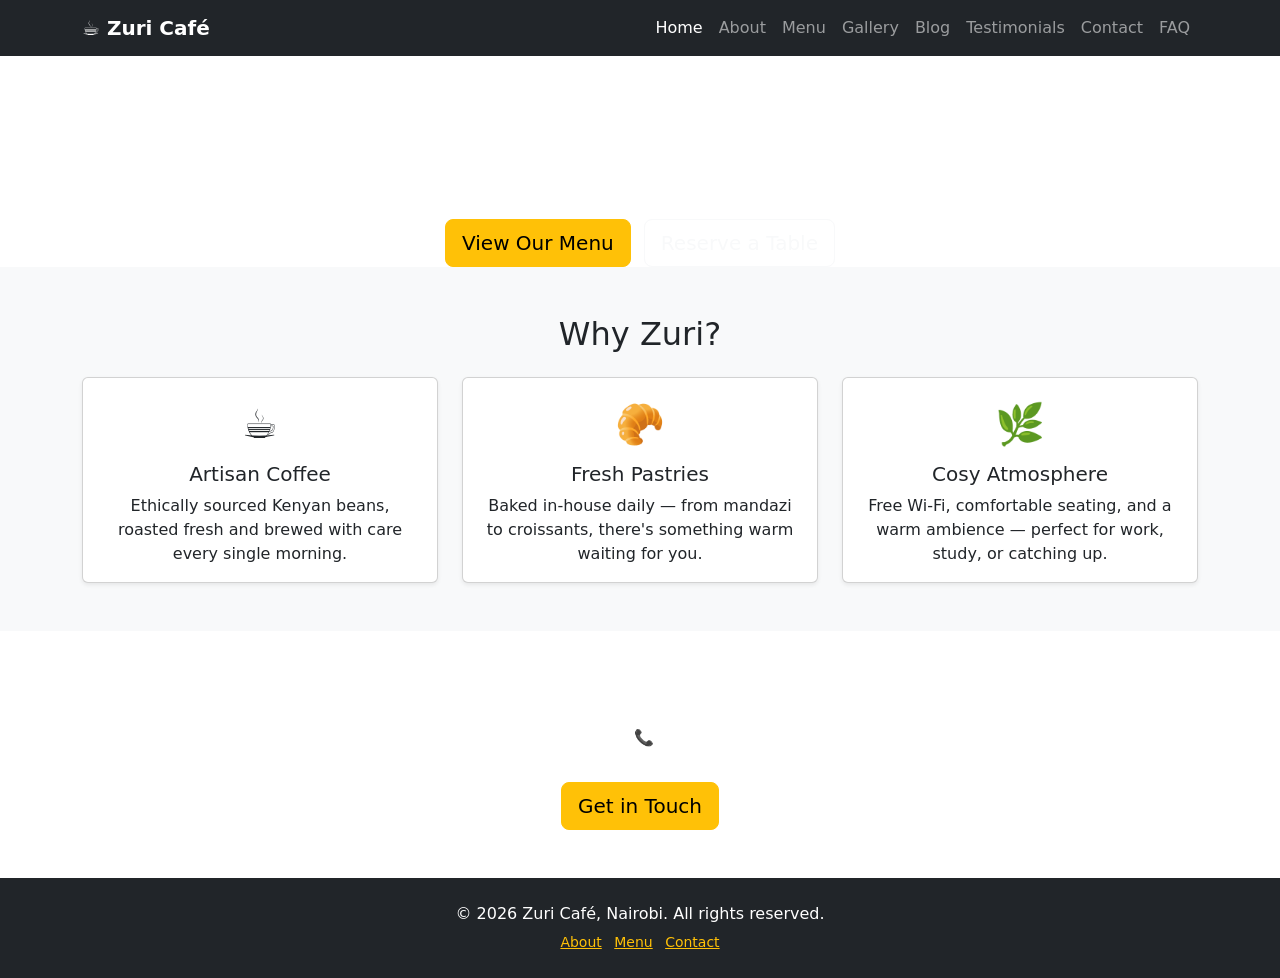
==== index.html @ 6d68b799 "Initial project setup: add index.html skeleton" ====
<!DOCTYPE html>
<html lang="en">
<head>
  <meta charset="UTF-8" />
  <meta name="viewport" content="width=device-width, initial-scale=1.0" />
  <title>Zuri Café – Nairobi's Cozy Corner</title>

  <!-- Bootstrap 5 CSS (loaded from internet, no download needed) -->
  <link href="https://cdn.jsdelivr.net/npm/bootstrap@5.3.0/dist/css/bootstrap.min.css" rel="stylesheet" />

  <!-- Our own custom CSS file (we'll fill this next) -->
  <link rel="stylesheet" href="css/style.css" />
</head>
<body>

  <!-- ===== NAVIGATION BAR ===== -->
  <!-- Bootstrap's navbar automatically collapses into a hamburger menu on mobile -->
  <nav class="navbar navbar-expand-lg navbar-dark bg-dark sticky-top">
    <div class="container">

      <!-- Brand / logo name -->
      <a class="navbar-brand fw-bold" href="index.html">☕ Zuri Café</a>

      <!-- Hamburger button (only shows on small screens) -->
      <button class="navbar-toggler" type="button"
        data-bs-toggle="collapse" data-bs-target="#navMenu">
        <span class="navbar-toggler-icon"></span>
      </button>

      <!-- Navigation links -->
      <div class="collapse navbar-collapse" id="navMenu">
        <ul class="navbar-nav ms-auto">
          <li class="nav-item"><a class="nav-link active" href="index.html">Home</a></li>
          <li class="nav-item"><a class="nav-link" href="about.html">About</a></li>
          <li class="nav-item"><a class="nav-link" href="menu.html">Menu</a></li>
          <li class="nav-item"><a class="nav-link" href="gallery.html">Gallery</a></li>
          <li class="nav-item"><a class="nav-link" href="blog.html">Blog</a></li>
          <li class="nav-item"><a class="nav-link" href="testimonials.html">Testimonials</a></li>
          <li class="nav-item"><a class="nav-link" href="contact.html">Contact</a></li>
          <li class="nav-item"><a class="nav-link" href="faq.html">FAQ</a></li>
        </ul>
      </div>

    </div>
  </nav>
  <!-- ===== END NAVIGATION ===== -->


  <!-- ===== HERO SECTION ===== -->
  <!-- This is the big banner at the top of the homepage -->
  <section class="hero-section text-white text-center d-flex align-items-center">
    <div class="container">
      <h1 class="display-3 fw-bold">Welcome to Zuri Café</h1>
      <p class="lead mt-3">Nairobi's cosiest corner for great coffee, fresh food & good vibes.</p>
      <a href="menu.html" class="btn btn-warning btn-lg mt-4 me-2">View Our Menu</a>
      <a href="contact.html" class="btn btn-outline-light btn-lg mt-4">Reserve a Table</a>
    </div>
  </section>
  <!-- ===== END HERO ===== -->


  <!-- ===== HIGHLIGHTS SECTION ===== -->
  <!-- Three feature cards using Bootstrap's grid system -->
  <!-- "col-md-4" means: 3 columns on medium+ screens, 1 column on mobile -->
  <section class="py-5 bg-light">
    <div class="container">
      <h2 class="text-center mb-4">Why Zuri?</h2>
      <div class="row g-4">

        <div class="col-md-4">
          <div class="card h-100 text-center shadow-sm">
            <div class="card-body">
              <div class="fs-1">☕</div>
              <h5 class="card-title mt-2">Artisan Coffee</h5>
              <p class="card-text">Ethically sourced Kenyan beans, roasted fresh and brewed with care every single morning.</p>
            </div>
          </div>
        </div>

        <div class="col-md-4">
          <div class="card h-100 text-center shadow-sm">
            <div class="card-body">
              <div class="fs-1">🥐</div>
              <h5 class="card-title mt-2">Fresh Pastries</h5>
              <p class="card-text">Baked in-house daily — from mandazi to croissants, there's something warm waiting for you.</p>
            </div>
          </div>
        </div>

        <div class="col-md-4">
          <div class="card h-100 text-center shadow-sm">
            <div class="card-body">
              <div class="fs-1">🌿</div>
              <h5 class="card-title mt-2">Cosy Atmosphere</h5>
              <p class="card-text">Free Wi-Fi, comfortable seating, and a warm ambience — perfect for work, study, or catching up.</p>
            </div>
          </div>
        </div>

      </div>
    </div>
  </section>
  <!-- ===== END HIGHLIGHTS ===== -->


  <!-- ===== CALL TO ACTION ===== -->
  <section class="py-5 text-center zuri-cta">
    <div class="container">
      <h2 class="text-white">Open Every Day · 7:00 AM – 9:00 PM</h2>
      <p class="text-white mt-2">Westlands, Nairobi | 📞 +254 712 345 678</p>
      <a href="contact.html" class="btn btn-warning btn-lg mt-3">Get in Touch</a>
    </div>
  </section>
  <!-- ===== END CTA ===== -->


  <!-- ===== FOOTER ===== -->
  <footer class="bg-dark text-white text-center py-4">
    <div class="container">
      <p class="mb-1">© 2026 Zuri Café, Nairobi. All rights reserved.</p>
      <small>
        <a href="about.html" class="text-warning me-2">About</a>
        <a href="menu.html" class="text-warning me-2">Menu</a>
        <a href="contact.html" class="text-warning">Contact</a>
      </small>
    </div>
  </footer>
  <!-- ===== END FOOTER ===== -->


  <!-- Bootstrap 5 JavaScript (needed for the mobile hamburger menu) -->
  <script src="https://cdn.jsdelivr.net/npm/bootstrap@5.3.0/dist/js/bootstrap.bundle.min.js"></script>

</body>
</html>
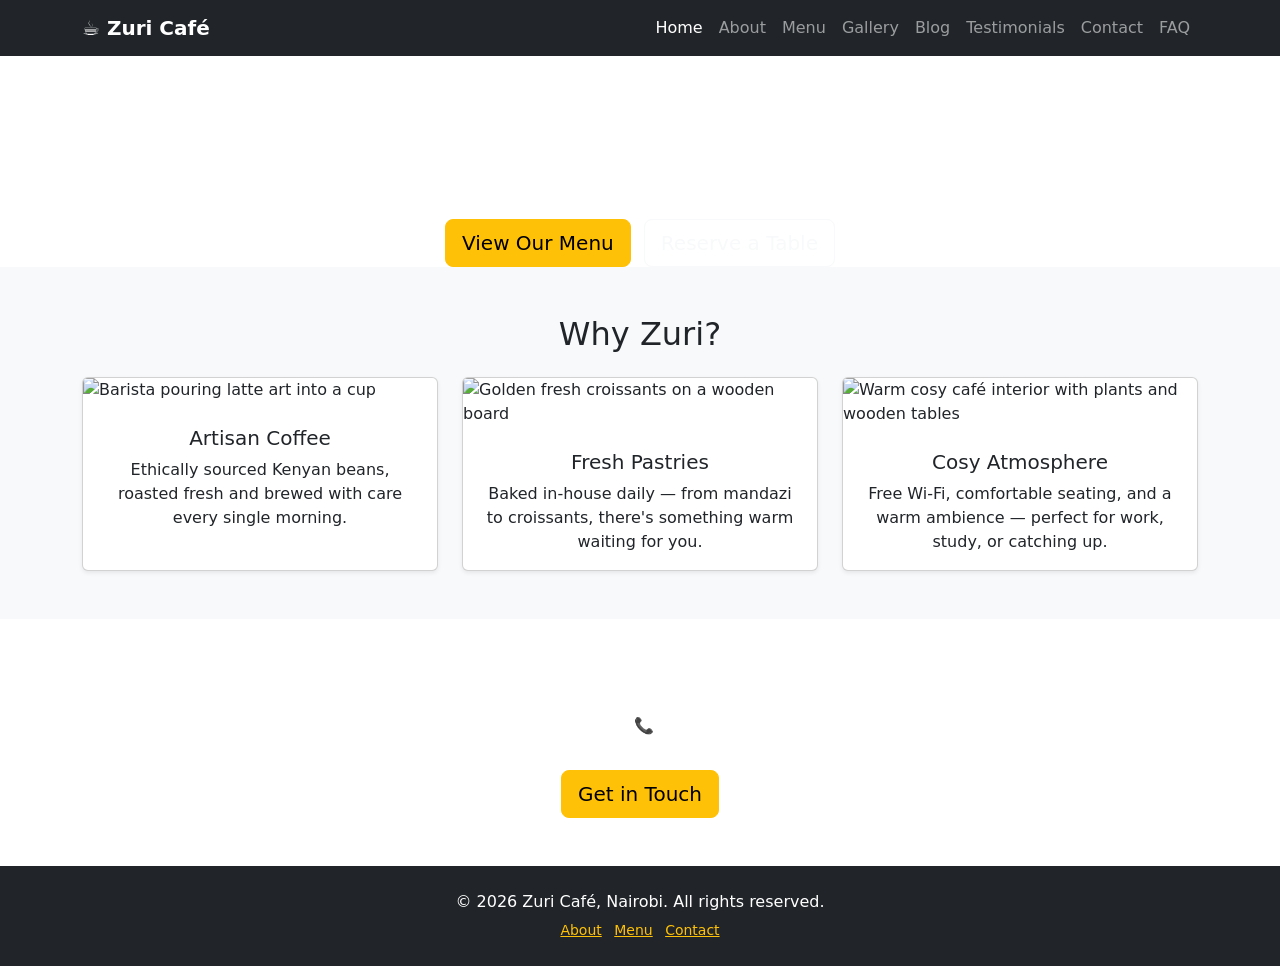
==== commit 73b5c59d: "Add unique colourful photos to homepage hero and highlight cards" ====
--- a/index.html
+++ b/index.html
@@ -60,17 +60,16 @@
 
 
   <!-- ===== HIGHLIGHTS SECTION ===== -->
-  <!-- Three feature cards using Bootstrap's grid system -->
-  <!-- "col-md-4" means: 3 columns on medium+ screens, 1 column on mobile -->
   <section class="py-5 bg-light">
     <div class="container">
       <h2 class="text-center mb-4">Why Zuri?</h2>
       <div class="row g-4">
 
         <div class="col-md-4">
-          <div class="card h-100 text-center shadow-sm">
-            <div class="card-body">
-              <div class="fs-1">☕</div>
+          <div class="card h-100 shadow-sm">
+            <img src="https://images.unsplash.com/photo-1511920170033-f8396924c348?w=600&h=300&fit=crop"
+              class="card-img-top" alt="Barista pouring latte art into a cup" />
+            <div class="card-body text-center">
               <h5 class="card-title mt-2">Artisan Coffee</h5>
               <p class="card-text">Ethically sourced Kenyan beans, roasted fresh and brewed with care every single morning.</p>
             </div>
@@ -78,9 +77,10 @@
         </div>
 
         <div class="col-md-4">
-          <div class="card h-100 text-center shadow-sm">
-            <div class="card-body">
-              <div class="fs-1">🥐</div>
+          <div class="card h-100 shadow-sm">
+            <img src="https://images.unsplash.com/photo-1555507036-ab1f4038808a?w=600&h=300&fit=crop"
+              class="card-img-top" alt="Golden fresh croissants on a wooden board" />
+            <div class="card-body text-center">
               <h5 class="card-title mt-2">Fresh Pastries</h5>
               <p class="card-text">Baked in-house daily — from mandazi to croissants, there's something warm waiting for you.</p>
             </div>
@@ -88,9 +88,10 @@
         </div>
 
         <div class="col-md-4">
-          <div class="card h-100 text-center shadow-sm">
-            <div class="card-body">
-              <div class="fs-1">🌿</div>
+          <div class="card h-100 shadow-sm">
+            <img src="https://images.unsplash.com/photo-1554118811-1e0d58224f24?w=600&h=300&fit=crop"
+              class="card-img-top" alt="Warm cosy café interior with plants and wooden tables" />
+            <div class="card-body text-center">
               <h5 class="card-title mt-2">Cosy Atmosphere</h5>
               <p class="card-text">Free Wi-Fi, comfortable seating, and a warm ambience — perfect for work, study, or catching up.</p>
             </div>
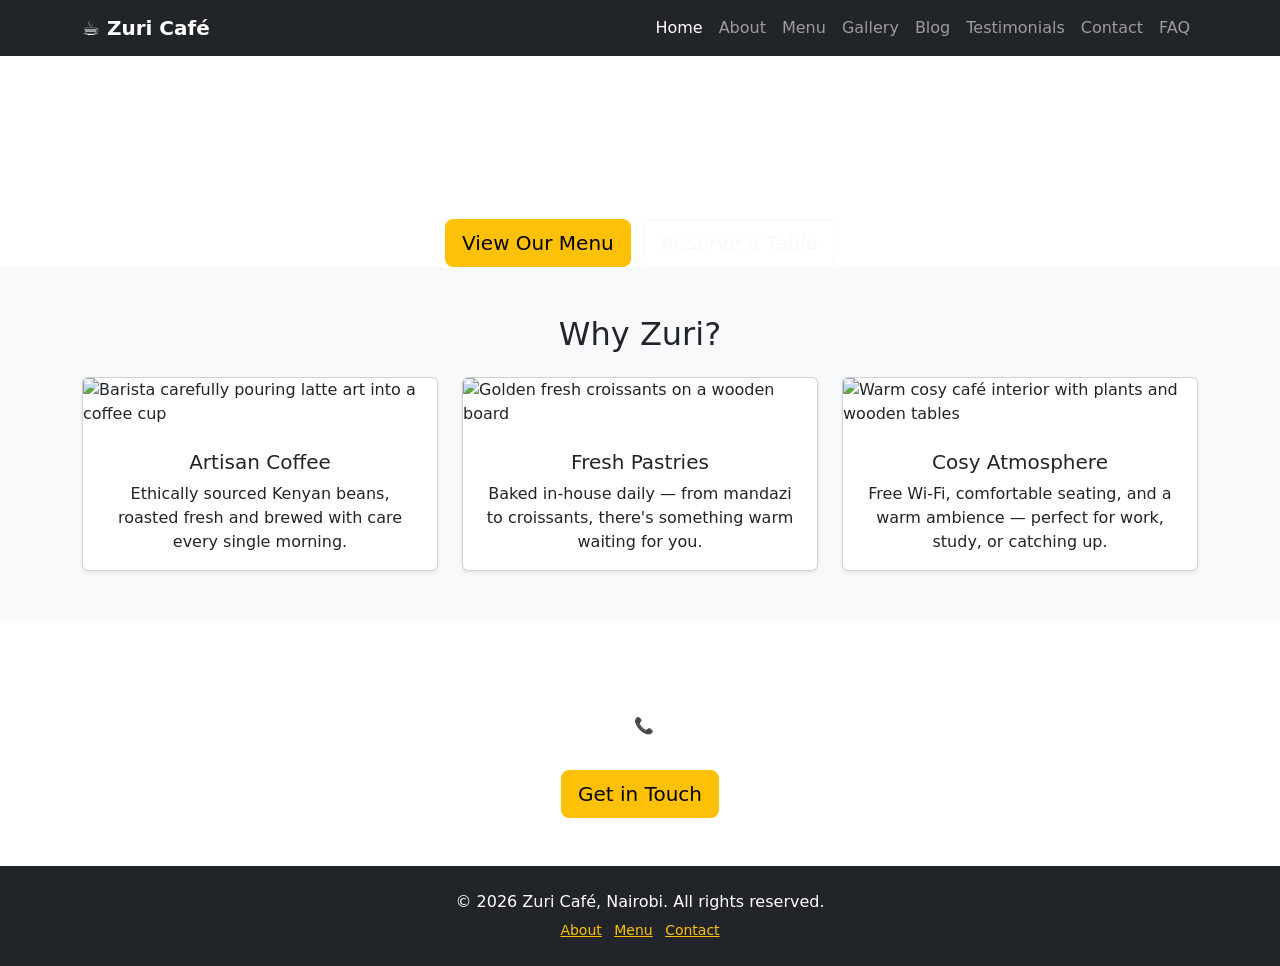
==== commit 2b1c1bfd: "Add hero background image and real photos to homepage cards" ====
--- a/index.html
+++ b/index.html
@@ -3,31 +3,22 @@
 <head>
   <meta charset="UTF-8" />
   <meta name="viewport" content="width=device-width, initial-scale=1.0" />
+  <meta name="description" content="Zuri Café – Nairobi's cosiest corner for artisan coffee, fresh pastries and good vibes in Westlands." />
   <title>Zuri Café – Nairobi's Cozy Corner</title>
 
-  <!-- Bootstrap 5 CSS (loaded from internet, no download needed) -->
   <link href="https://cdn.jsdelivr.net/npm/bootstrap@5.3.0/dist/css/bootstrap.min.css" rel="stylesheet" />
-
-  <!-- Our own custom CSS file (we'll fill this next) -->
   <link rel="stylesheet" href="css/style.css" />
 </head>
 <body>
 
   <!-- ===== NAVIGATION BAR ===== -->
-  <!-- Bootstrap's navbar automatically collapses into a hamburger menu on mobile -->
   <nav class="navbar navbar-expand-lg navbar-dark bg-dark sticky-top">
     <div class="container">
-
-      <!-- Brand / logo name -->
       <a class="navbar-brand fw-bold" href="index.html">☕ Zuri Café</a>
-
-      <!-- Hamburger button (only shows on small screens) -->
       <button class="navbar-toggler" type="button"
         data-bs-toggle="collapse" data-bs-target="#navMenu">
         <span class="navbar-toggler-icon"></span>
       </button>
-
-      <!-- Navigation links -->
       <div class="collapse navbar-collapse" id="navMenu">
         <ul class="navbar-nav ms-auto">
           <li class="nav-item"><a class="nav-link active" href="index.html">Home</a></li>
@@ -40,14 +31,12 @@
           <li class="nav-item"><a class="nav-link" href="faq.html">FAQ</a></li>
         </ul>
       </div>
-
     </div>
   </nav>
   <!-- ===== END NAVIGATION ===== -->
 
 
   <!-- ===== HERO SECTION ===== -->
-  <!-- This is the big banner at the top of the homepage -->
   <section class="hero-section text-white text-center d-flex align-items-center">
     <div class="container">
       <h1 class="display-3 fw-bold">Welcome to Zuri Café</h1>
@@ -68,7 +57,7 @@
         <div class="col-md-4">
           <div class="card h-100 shadow-sm">
             <img src="https://images.unsplash.com/photo-1511920170033-f8396924c348?w=600&h=300&fit=crop"
-              class="card-img-top" alt="Barista pouring latte art into a cup" />
+              class="card-img-top" alt="Barista carefully pouring latte art into a coffee cup" />
             <div class="card-body text-center">
               <h5 class="card-title mt-2">Artisan Coffee</h5>
               <p class="card-text">Ethically sourced Kenyan beans, roasted fresh and brewed with care every single morning.</p>
@@ -128,9 +117,6 @@
   </footer>
   <!-- ===== END FOOTER ===== -->
 
-
-  <!-- Bootstrap 5 JavaScript (needed for the mobile hamburger menu) -->
   <script src="https://cdn.jsdelivr.net/npm/bootstrap@5.3.0/dist/js/bootstrap.bundle.min.js"></script>
-
 </body>
 </html>
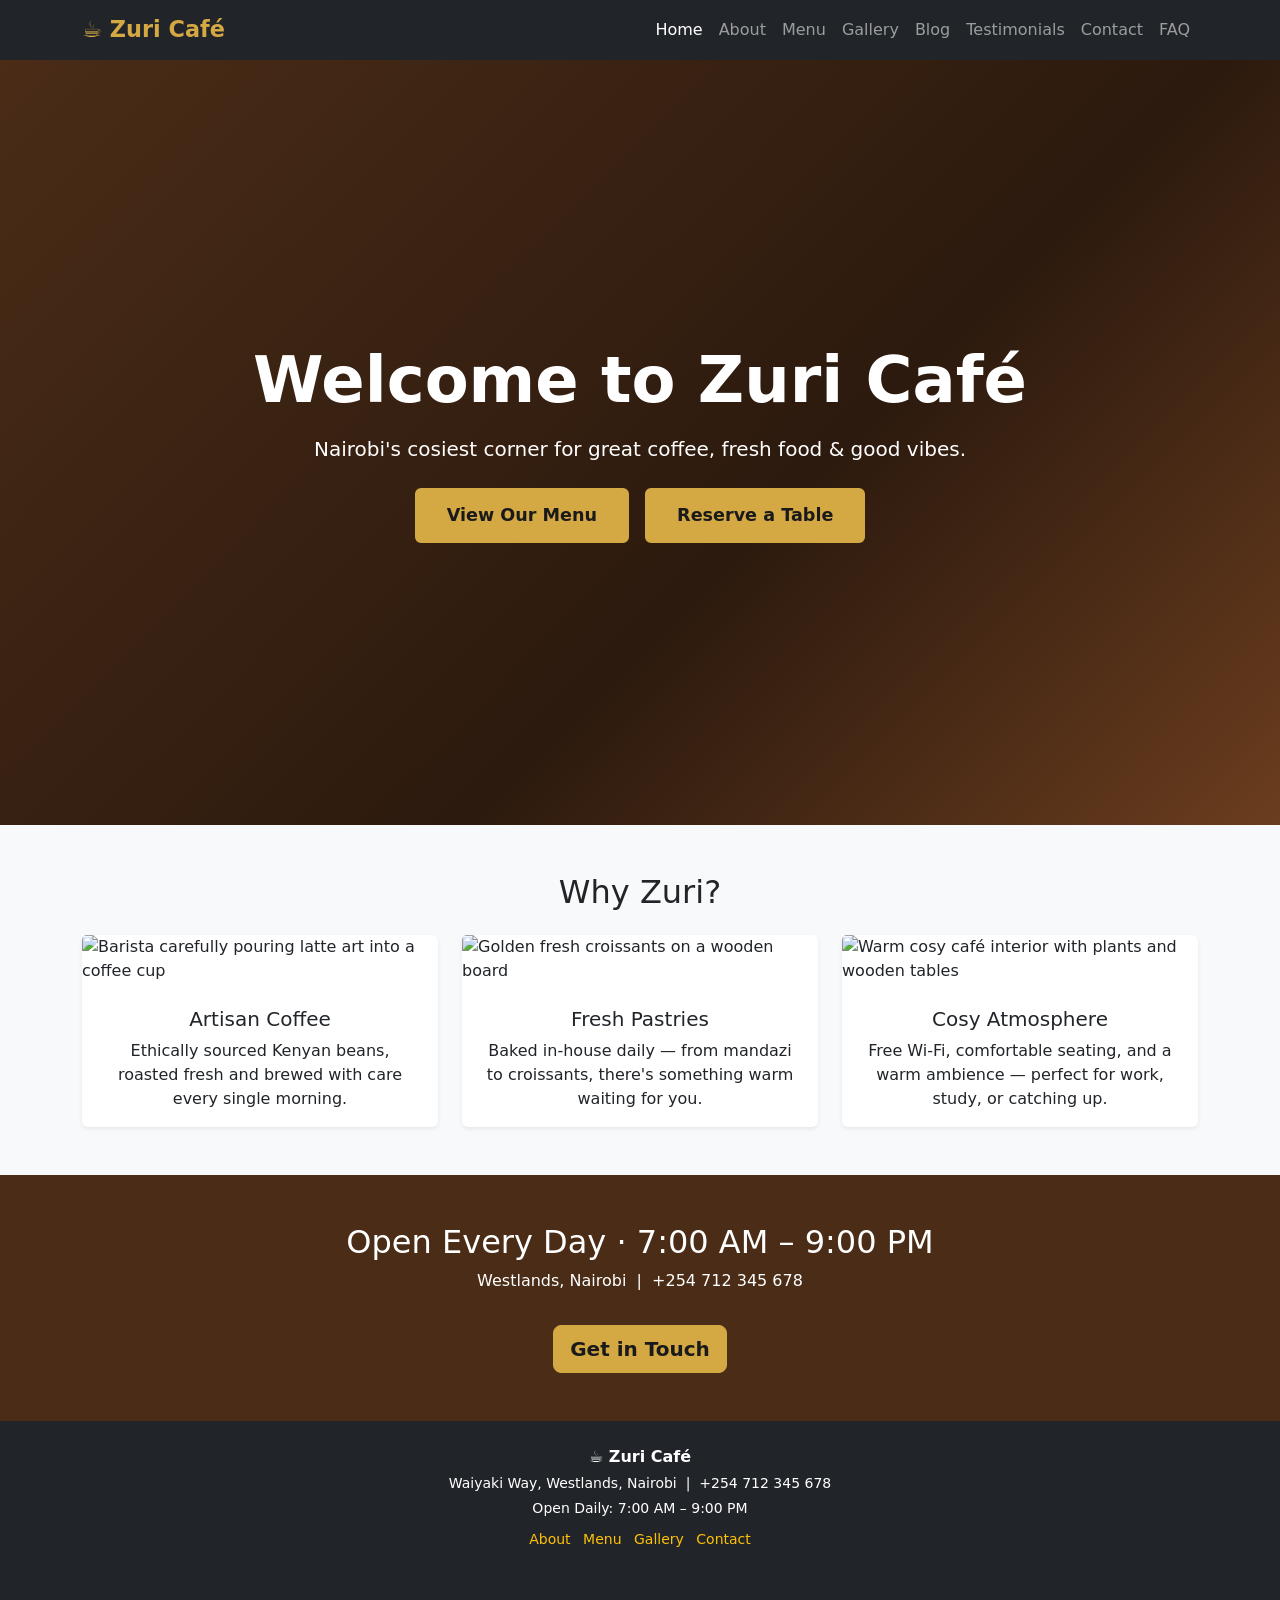
==== commit a3182397: "Fix hero buttons to identical gold styling on homepage" ====
--- a/index.html
+++ b/index.html
@@ -41,8 +41,16 @@
     <div class="container">
       <h1 class="display-3 fw-bold">Welcome to Zuri Café</h1>
       <p class="lead mt-3">Nairobi's cosiest corner for great coffee, fresh food & good vibes.</p>
-      <a href="menu.html" class="btn btn-warning btn-lg mt-4 me-2">View Our Menu</a>
-      <a href="contact.html" class="btn btn-outline-light btn-lg mt-4">Reserve a Table</a>
+      <div class="mt-4 d-flex justify-content-center flex-wrap gap-3">
+        <a href="menu.html"
+          style="background-color: #d4a843; border: 2px solid #d4a843; color: #1a1a1a; font-weight: 700; font-size: 1.1rem; padding: 12px 30px; border-radius: 6px; text-decoration: none; display: inline-block; line-height: 1.5;">
+          View Our Menu
+        </a>
+        <a href="contact.html"
+          style="background-color: #d4a843; border: 2px solid #d4a843; color: #1a1a1a; font-weight: 700; font-size: 1.1rem; padding: 12px 30px; border-radius: 6px; text-decoration: none; display: inline-block; line-height: 1.5;">
+          Reserve a Table
+        </a>
+      </div>
     </div>
   </section>
   <!-- ===== END HERO ===== -->
@@ -97,7 +105,7 @@
   <section class="py-5 text-center zuri-cta">
     <div class="container">
       <h2 class="text-white">Open Every Day · 7:00 AM – 9:00 PM</h2>
-      <p class="text-white mt-2">Westlands, Nairobi | 📞 +254 712 345 678</p>
+      <p class="text-white mt-2">Westlands, Nairobi &nbsp;|&nbsp; +254 712 345 678</p>
       <a href="contact.html" class="btn btn-warning btn-lg mt-3">Get in Touch</a>
     </div>
   </section>
@@ -107,12 +115,16 @@
   <!-- ===== FOOTER ===== -->
   <footer class="bg-dark text-white text-center py-4">
     <div class="container">
-      <p class="mb-1">© 2026 Zuri Café, Nairobi. All rights reserved.</p>
+      <p class="mb-1 fw-bold">☕ Zuri Café</p>
+      <p class="mb-1 small">Waiyaki Way, Westlands, Nairobi &nbsp;|&nbsp; +254 712 345 678</p>
+      <p class="mb-2 small">Open Daily: 7:00 AM – 9:00 PM</p>
       <small>
         <a href="about.html" class="text-warning me-2">About</a>
         <a href="menu.html" class="text-warning me-2">Menu</a>
+        <a href="gallery.html" class="text-warning me-2">Gallery</a>
         <a href="contact.html" class="text-warning">Contact</a>
       </small>
+      <p class="mt-3 mb-0 small text-muted">© 2026 Zuri Café, Nairobi. All rights reserved.</p>
     </div>
   </footer>
   <!-- ===== END FOOTER ===== -->
--- a/css/style.css
+++ b/css/style.css
@@ -0,0 +1,245 @@
+/* ===== ZURI CAFÉ — CUSTOM STYLES ===== */
+
+/* --- Colour variables --- */
+:root {
+  --zuri-brown: #4a2c17;
+  --zuri-gold:  #d4a843;
+}
+
+/* --- Hero section background --- */
+.hero-section {
+  background-color: var(--zuri-brown);
+  background-image: linear-gradient(rgba(0,0,0,0.5), rgba(0,0,0,0.5)),
+    url('https://images.unsplash.com/photo-1600093463592-8e36ae95ef56?w=1400&h=800&fit=crop');
+  background-size: cover;
+  background-position: center;
+  background-repeat: no-repeat;
+  min-height: 85vh;
+  padding: 60px 20px;
+}
+
+/* --- Call-to-action strip --- */
+.zuri-cta {
+  background-color: var(--zuri-brown);
+}
+
+/* --- Navbar brand colour --- */
+.navbar-brand {
+  color: var(--zuri-gold) !important;
+  font-size: 1.4rem;
+}
+
+/* --- Card hover effect --- */
+.card {
+  transition: transform 0.2s ease;
+  border: none;
+}
+.card:hover {
+  transform: translateY(-5px);
+}
+
+/* --- Buttons use our gold colour --- */
+.btn-warning {
+  background-color: var(--zuri-gold);
+  border-color: var(--zuri-gold);
+  color: #1a1a1a;
+  font-weight: 600;
+}
+.btn-warning:hover {
+  background-color: #b8902e;
+  border-color: #b8902e;
+  color: #fff;
+}
+
+/* --- Hero section background --- */
+.hero-section {
+  background: linear-gradient(135deg, #4a2c17 0%, #2c1a0e 60%, #6b3d1e 100%);
+  min-height: 85vh;
+  padding: 60px 20px;
+}
+
+/* --- Hero outline button --- */
+.hero-outline-btn {
+  border: 2px solid #ffffff;
+  color: #ffffff !important;
+  background: transparent;
+  font-weight: 600;
+  font-size: 1.1rem;
+  padding: 10px 28px;
+  border-radius: 6px;
+  text-decoration: none !important;
+  display: inline-block;
+  transition: background 0.2s ease, color 0.2s ease;
+  line-height: 1.5;
+}
+.hero-outline-btn:hover {
+  background-color: #ffffff;
+  color: #1a1a1a !important;
+}
+
+/* --- Footer links --- */
+footer a {
+  text-decoration: none;
+}
+footer a:hover {
+  text-decoration: underline;
+}
+
+/* --- General spacing helper --- */
+section {
+  scroll-margin-top: 70px;
+}
+
+/* ===== ABOUT PAGE STYLES ===== */
+
+.page-header {
+  background-color: var(--zuri-brown);
+  padding-top: 50px;
+  padding-bottom: 50px;
+}
+
+.about-img-placeholder {
+  background-color: #ccc;
+  height: 320px;
+  font-style: italic;
+  color: #555 !important;
+}
+
+.team-avatar {
+  width: 100px;
+  height: 100px;
+  border-radius: 50%;
+  background-color: var(--zuri-gold);
+}
+
+/* Team member circular photos */
+.team-photo {
+  width: 120px;
+  height: 120px;
+  object-fit: cover;
+  border: 4px solid var(--zuri-gold);
+}
+
+/* Value icons on mission cards */
+.value-icon {
+  font-size: 2.5rem;
+}
+
+/* About page story image */
+.about-story-img {
+  width: 100%;
+  height: 320px;
+  object-fit: cover;
+  border-radius: 10px;
+}
+
+/* ===== MENU PAGE STYLES ===== */
+
+.menu-category-block {
+  background-color: #fff;
+  border-radius: 16px;
+  padding: 30px;
+  box-shadow: 0 4px 20px rgba(0, 0, 0, 0.06);
+  margin-bottom: 30px;
+}
+
+.menu-category-header {
+  border-bottom: 3px solid var(--zuri-gold);
+  padding-bottom: 12px;
+  margin-bottom: 20px;
+}
+
+.menu-category-icon {
+  font-size: 2rem;
+}
+
+.menu-category-title {
+  font-size: 1.6rem;
+  color: var(--zuri-brown);
+  font-weight: 700;
+}
+
+.menu-item {
+  padding: 16px 20px;
+  background-color: #f8f9fa;
+  border-radius: 10px;
+  border-left: 4px solid var(--zuri-gold);
+  gap: 16px;
+  transition: transform 0.2s ease, box-shadow 0.2s ease;
+}
+
+.menu-item:hover {
+  transform: translateY(-3px);
+  box-shadow: 0 6px 16px rgba(0, 0, 0, 0.08);
+}
+
+.menu-info h6 {
+  font-size: 1rem;
+  font-weight: 600;
+  color: #2c2c2c;
+  margin-bottom: 4px;
+}
+
+.menu-price {
+  background-color: var(--zuri-gold);
+  color: #fff;
+  font-weight: 700;
+  font-size: 0.9rem;
+  padding: 6px 14px;
+  border-radius: 20px;
+  white-space: nowrap;
+  align-self: flex-start;
+  flex-shrink: 0;
+}
+
+/* ===== GALLERY PAGE STYLES ===== */
+
+.gallery-img {
+  width: 100%;
+  height: 220px;
+  object-fit: cover;
+}
+
+.gallery-filter-btn.active {
+  background-color: var(--zuri-gold);
+  color: #fff;
+  border-color: var(--zuri-gold);
+}
+
+/* ===== BLOG PAGE STYLES ===== */
+
+.blog-card-img {
+  width: 100%;
+  height: 180px;
+  object-fit: cover;
+}
+
+/* ===== TESTIMONIALS PAGE STYLES ===== */
+
+.testimonial-avatar {
+  width: 50px;
+  height: 50px;
+  border-radius: 50%;
+  background-color: var(--zuri-brown);
+  flex-shrink: 0;
+}
+
+.testimonial-card {
+  border-left: 4px solid var(--zuri-gold);
+  border-radius: 0;
+}
+
+/* ===== CONTACT PAGE STYLES ===== */
+
+.map-placeholder {
+  background-color: var(--zuri-brown);
+  height: 200px;
+  font-style: italic;
+}
+
+.is-invalid {
+  border-color: #dc3545 !important;
+}
+.is-invalid ~ .invalid-feedback {
+  display: block;
+}
